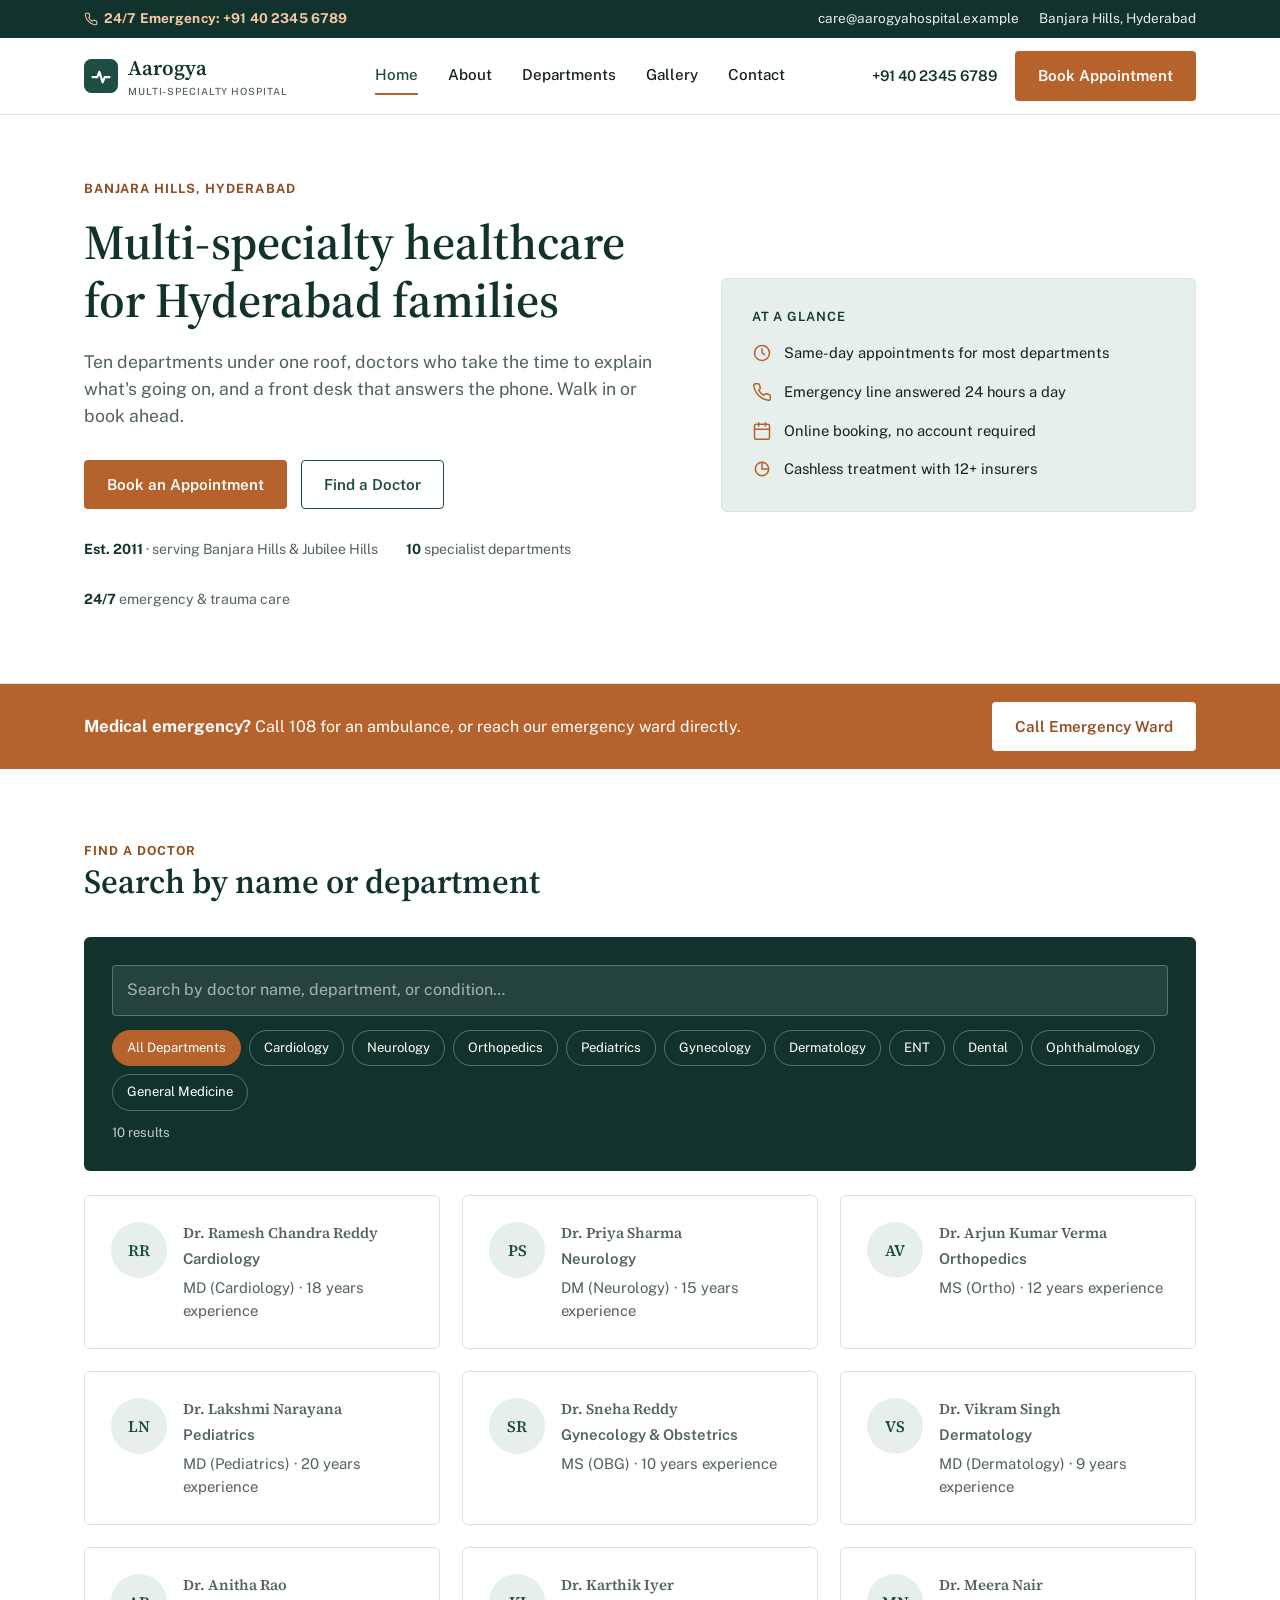
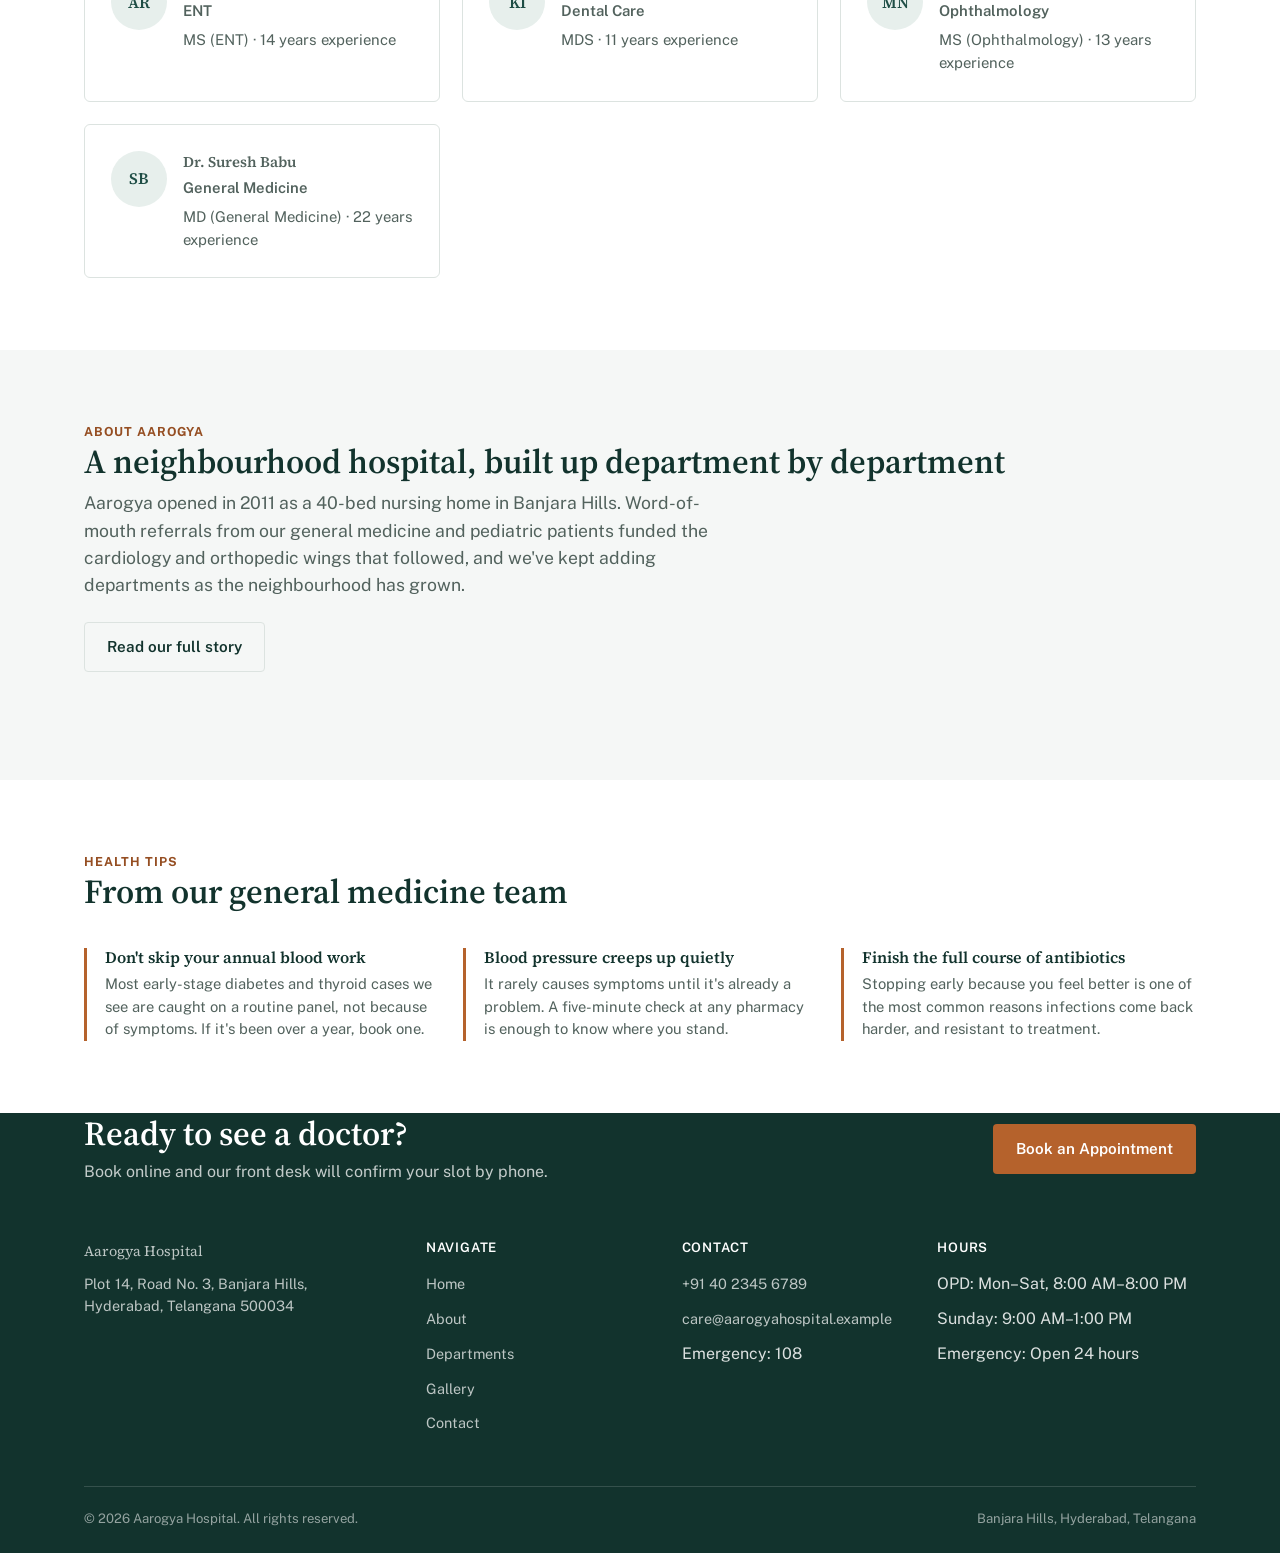
==== index.html @ 56fe02c6 "v-2.3.0" ====
<!DOCTYPE html>
<html lang="en">
<head>
<meta charset="UTF-8">
<meta name="viewport" content="width=device-width, initial-scale=1.0">
<title>Aarogya Hospital | Multi-Specialty Care in Hyderabad</title>
<meta name="description" content="Aarogya Hospital, Banjara Hills, Hyderabad — 24/7 emergency care and 10 specialist departments. Search doctors by department and book an appointment online.">
<meta name="keywords" content="hospital in Hyderabad, multi-specialty hospital Banjara Hills, emergency care Hyderabad, doctor appointment Hyderabad, Aarogya Hospital">
<link rel="canonical" href="https://aarogyahospital.example/index.html">
<meta property="og:type" content="website">
<meta property="og:title" content="Aarogya Hospital | Multi-Specialty Care in Hyderabad">
<meta property="og:description" content="24/7 emergency care and 10 specialist departments in Banjara Hills, Hyderabad. Find a doctor and book an appointment online.">
<meta property="og:url" content="https://aarogyahospital.example/index.html">
<meta name="twitter:card" content="summary">
<link rel="icon" type="image/svg+xml" href="assets/favicon.svg">
<link rel="preconnect" href="https://fonts.googleapis.com">
<link rel="preconnect" href="https://fonts.gstatic.com" crossorigin>
<link href="https://fonts.googleapis.com/css2?family=Source+Serif+4:wght@500;600;700&family=Public+Sans:wght@400;500;600;700&display=swap" rel="stylesheet">
<link rel="stylesheet" href="css/style.css">
<script type="application/ld+json">
{
  "@context": "https://schema.org",
  "@type": "Hospital",
  "name": "Aarogya Hospital",
  "url": "https://aarogyahospital.example/",
  "telephone": "+91-40-2345-6789",
  "address": {
    "@type": "PostalAddress",
    "streetAddress": "Plot 14, Road No. 3, Banjara Hills",
    "addressLocality": "Hyderabad",
    "addressRegion": "Telangana",
    "postalCode": "500034",
    "addressCountry": "IN"
  },
  "medicalSpecialty": ["Cardiovascular", "Neurologic", "Orthopedic", "Pediatric", "Gynecologic", "Dermatologic", "Otolaryngologic", "Dental", "Ophthalmologic"]
}
</script>
</head>
<body>

<div class="topbar">
  <div class="container">
    <a class="emergency" href="tel:+914023456789">
      <svg viewBox="0 0 24 24" fill="none" stroke="currentColor" stroke-width="1.8" stroke-linecap="round" stroke-linejoin="round"><path d="M22 16.92v3a2 2 0 0 1-2.18 2 19.79 19.79 0 0 1-8.63-3.07 19.5 19.5 0 0 1-6-6 19.79 19.79 0 0 1-3.07-8.67A2 2 0 0 1 4.11 2h3a2 2 0 0 1 2 1.72c.127.96.361 1.903.7 2.81a2 2 0 0 1-.45 2.11L8.09 9.91a16 16 0 0 0 6 6l1.27-1.27a2 2 0 0 1 2.11-.45c.907.339 1.85.573 2.81.7A2 2 0 0 1 22 16.92z"/></svg>
      24/7 Emergency: +91 40 2345 6789
    </a>
    <div class="topbar-links">
      <a href="mailto:care@aarogyahospital.example">care@aarogyahospital.example</a>
      <span>Banjara Hills, Hyderabad</span>
    </div>
  </div>
</div>

<header class="site-header">
  <div class="container nav-row">
    <a href="index.html" class="brand">
      <svg class="mark" viewBox="0 0 32 32" fill="none"><rect width="32" height="32" rx="7" fill="#1E4D45"/><path d="M8 17 L12.5 17 L14.5 12 L17.5 22 L19.5 17 L24 17" stroke="#fff" stroke-width="2" stroke-linecap="round" stroke-linejoin="round"/></svg>
      <span>Aarogya<small>Multi-Specialty Hospital</small></span>
    </a>

    <nav class="primary-nav" id="primary-nav">
      <a href="index.html" aria-current="page">Home</a>
      <a href="about.html">About</a>
      <a href="services.html">Departments</a>
      <a href="gallery.html">Gallery</a>
      <a href="contact.html">Contact</a>
    </nav>

    <div class="nav-actions">
      <span class="nav-phone">+91 40 2345 6789</span>
      <a href="contact.html" class="btn btn-primary book-btn-header">Book Appointment</a>
      <button class="nav-toggle" aria-label="Open menu" aria-expanded="false" aria-controls="primary-nav">
        <svg viewBox="0 0 24 24" fill="none" stroke="currentColor" stroke-width="1.8" stroke-linecap="round"><line x1="3" y1="6" x2="21" y2="6"/><line x1="3" y1="12" x2="21" y2="12"/><line x1="3" y1="18" x2="21" y2="18"/></svg>
      </button>
    </div>
  </div>
</header>

<main>

  <section class="hero">
    <div class="container">
      <div>
        <p class="hero-eyebrow">Banjara Hills, Hyderabad</p>
        <h1>Multi-specialty healthcare for Hyderabad families</h1>
        <p class="lede">Ten departments under one roof, doctors who take the time to explain what's going on, and a front desk that answers the phone. Walk in or book ahead.</p>
        <div class="hero-actions">
          <a href="contact.html" class="btn btn-primary">Book an Appointment</a>
          <a href="#finder" class="btn btn-outline">Find a Doctor</a>
        </div>
        <div class="hero-meta">
          <span><strong>Est. 2011</strong> · serving Banjara Hills &amp; Jubilee Hills</span>
          <span><strong>10</strong> specialist departments</span>
          <span><strong>24/7</strong> emergency &amp; trauma care</span>
        </div>
      </div>
      <div class="hero-art">
        <div class="glance">
          <h2>At a glance</h2>
          <ul>
            <li><svg viewBox="0 0 24 24" fill="none" stroke="currentColor" stroke-width="1.8" stroke-linecap="round" stroke-linejoin="round"><circle cx="12" cy="12" r="9"/><path d="M12 7v5l3 2"/></svg>Same-day appointments for most departments</li>
            <li><svg viewBox="0 0 24 24" fill="none" stroke="currentColor" stroke-width="1.8" stroke-linecap="round" stroke-linejoin="round"><path d="M22 16.92v3a2 2 0 0 1-2.18 2 19.79 19.79 0 0 1-8.63-3.07 19.5 19.5 0 0 1-6-6 19.79 19.79 0 0 1-3.07-8.67A2 2 0 0 1 4.11 2h3a2 2 0 0 1 2 1.72 12.84 12.84 0 0 0 .7 2.81 2 2 0 0 1-.45 2.11L8.09 9.91a16 16 0 0 0 6 6l1.27-1.27a2 2 0 0 1 2.11-.45 12.84 12.84 0 0 0 2.81.7A2 2 0 0 1 22 16.92z"/></svg>Emergency line answered 24 hours a day</li>
            <li><svg viewBox="0 0 24 24" fill="none" stroke="currentColor" stroke-width="1.8" stroke-linecap="round" stroke-linejoin="round"><rect x="3" y="4" width="18" height="18" rx="2"/><path d="M16 2v4M8 2v4M3 10h18"/></svg>Online booking, no account required</li>
            <li><svg viewBox="0 0 24 24" fill="none" stroke="currentColor" stroke-width="1.8" stroke-linecap="round" stroke-linejoin="round"><path d="M20 12a8 8 0 1 1-8-8"/><path d="M12 4a8 8 0 0 1 8 8h-8V4z"/></svg>Cashless treatment with 12+ insurers</li>
          </ul>
        </div>
      </div>
    </div>
  </section>

  <div class="emergency-strip">
    <div class="container">
      <span><strong>Medical emergency?</strong> Call 108 for an ambulance, or reach our emergency ward directly.</span>
      <a href="tel:+919014200000" class="btn">Call Emergency Ward</a>
    </div>
  </div>

  <section id="finder">
    <div class="container">
      <div class="section-head">
        <div>
          <p class="eyebrow">Find a Doctor</p>
          <h2>Search by name or department</h2>
        </div>
      </div>

      <div class="finder" data-finder>
        <div class="finder-row">
          <label for="doctor-search" class="visually-hidden">Search doctors</label>
          <input type="search" id="doctor-search" placeholder="Search by doctor name, department, or condition&hellip;">
        </div>
        <div class="finder-chips" role="group" aria-label="Filter by department">
          <button class="chip" data-dept-filter="all" aria-pressed="true">All Departments</button>
          <button class="chip" data-dept-filter="cardiology" aria-pressed="false">Cardiology</button>
          <button class="chip" data-dept-filter="neurology" aria-pressed="false">Neurology</button>
          <button class="chip" data-dept-filter="orthopedics" aria-pressed="false">Orthopedics</button>
          <button class="chip" data-dept-filter="pediatrics" aria-pressed="false">Pediatrics</button>
          <button class="chip" data-dept-filter="gynecology" aria-pressed="false">Gynecology</button>
          <button class="chip" data-dept-filter="dermatology" aria-pressed="false">Dermatology</button>
          <button class="chip" data-dept-filter="ent" aria-pressed="false">ENT</button>
          <button class="chip" data-dept-filter="dental" aria-pressed="false">Dental</button>
          <button class="chip" data-dept-filter="ophthalmology" aria-pressed="false">Ophthalmology</button>
          <button class="chip" data-dept-filter="general-medicine" aria-pressed="false">General Medicine</button>
        </div>
        <p class="finder-count" data-finder-count></p>
      </div>

      <div class="grid grid-3" style="margin-top:24px;">
        <article class="card doctor-card" data-dept="cardiology" data-search="ramesh chandra reddy cardiology heart cardiologist chest pain">
          <div class="doctor-avatar">RR</div>
          <div>
            <p class="doctor-name">Dr. Ramesh Chandra Reddy</p>
            <p class="doctor-role">Cardiology</p>
            <p class="doctor-meta">MD (Cardiology) · 18 years experience</p>
          </div>
        </article>
        <article class="card doctor-card" data-dept="neurology" data-search="priya sharma neurology brain nerves migraine stroke">
          <div class="doctor-avatar">PS</div>
          <div>
            <p class="doctor-name">Dr. Priya Sharma</p>
            <p class="doctor-role">Neurology</p>
            <p class="doctor-meta">DM (Neurology) · 15 years experience</p>
          </div>
        </article>
        <article class="card doctor-card" data-dept="orthopedics" data-search="arjun kumar verma orthopedics bone joint fracture spine">
          <div class="doctor-avatar">AV</div>
          <div>
            <p class="doctor-name">Dr. Arjun Kumar Verma</p>
            <p class="doctor-role">Orthopedics</p>
            <p class="doctor-meta">MS (Ortho) · 12 years experience</p>
          </div>
        </article>
        <article class="card doctor-card" data-dept="pediatrics" data-search="lakshmi narayana pediatrics children infant vaccination">
          <div class="doctor-avatar">LN</div>
          <div>
            <p class="doctor-name">Dr. Lakshmi Narayana</p>
            <p class="doctor-role">Pediatrics</p>
            <p class="doctor-meta">MD (Pediatrics) · 20 years experience</p>
          </div>
        </article>
        <article class="card doctor-card" data-dept="gynecology" data-search="sneha reddy gynecology obstetrics pregnancy women">
          <div class="doctor-avatar">SR</div>
          <div>
            <p class="doctor-name">Dr. Sneha Reddy</p>
            <p class="doctor-role">Gynecology &amp; Obstetrics</p>
            <p class="doctor-meta">MS (OBG) · 10 years experience</p>
          </div>
        </article>
        <article class="card doctor-card" data-dept="dermatology" data-search="vikram singh dermatology skin acne hair">
          <div class="doctor-avatar">VS</div>
          <div>
            <p class="doctor-name">Dr. Vikram Singh</p>
            <p class="doctor-role">Dermatology</p>
            <p class="doctor-meta">MD (Dermatology) · 9 years experience</p>
          </div>
        </article>
        <article class="card doctor-card" data-dept="ent" data-search="anitha rao ent ear nose throat sinus">
          <div class="doctor-avatar">AR</div>
          <div>
            <p class="doctor-name">Dr. Anitha Rao</p>
            <p class="doctor-role">ENT</p>
            <p class="doctor-meta">MS (ENT) · 14 years experience</p>
          </div>
        </article>
        <article class="card doctor-card" data-dept="dental" data-search="karthik iyer dental teeth root canal braces">
          <div class="doctor-avatar">KI</div>
          <div>
            <p class="doctor-name">Dr. Karthik Iyer</p>
            <p class="doctor-role">Dental Care</p>
            <p class="doctor-meta">MDS · 11 years experience</p>
          </div>
        </article>
        <article class="card doctor-card" data-dept="ophthalmology" data-search="meera nair ophthalmology eye cataract vision">
          <div class="doctor-avatar">MN</div>
          <div>
            <p class="doctor-name">Dr. Meera Nair</p>
            <p class="doctor-role">Ophthalmology</p>
            <p class="doctor-meta">MS (Ophthalmology) · 13 years experience</p>
          </div>
        </article>
        <article class="card doctor-card" data-dept="general-medicine" data-search="suresh babu general medicine physician fever diabetes">
          <div class="doctor-avatar">SB</div>
          <div>
            <p class="doctor-name">Dr. Suresh Babu</p>
            <p class="doctor-role">General Medicine</p>
            <p class="doctor-meta">MD (General Medicine) · 22 years experience</p>
          </div>
        </article>
      </div>
    </div>
  </section>

  <section class="alt">
    <div class="container">
      <div class="section-head">
        <div>
          <p class="eyebrow">About Aarogya</p>
          <h2>A neighbourhood hospital, built up department by department</h2>
          <p class="lede">Aarogya opened in 2011 as a 40-bed nursing home in Banjara Hills. Word-of-mouth referrals from our general medicine and pediatric patients funded the cardiology and orthopedic wings that followed, and we've kept adding departments as the neighbourhood has grown.</p>
        </div>
        <a href="about.html" class="btn btn-quiet">Read our full story</a>
      </div>
    </div>
  </section>

  <section>
    <div class="container">
      <div class="section-head">
        <div>
          <p class="eyebrow">Health Tips</p>
          <h2>From our general medicine team</h2>
        </div>
      </div>
      <div class="tip-list">
        <div class="tip">
          <h3>Don't skip your annual blood work</h3>
          <p>Most early-stage diabetes and thyroid cases we see are caught on a routine panel, not because of symptoms. If it's been over a year, book one.</p>
        </div>
        <div class="tip">
          <h3>Blood pressure creeps up quietly</h3>
          <p>It rarely causes symptoms until it's already a problem. A five-minute check at any pharmacy is enough to know where you stand.</p>
        </div>
        <div class="tip">
          <h3>Finish the full course of antibiotics</h3>
          <p>Stopping early because you feel better is one of the most common reasons infections come back harder, and resistant to treatment.</p>
        </div>
      </div>
    </div>
  </section>

  <div class="cta-band">
    <div class="container">
      <div>
        <h2>Ready to see a doctor?</h2>
        <p>Book online and our front desk will confirm your slot by phone.</p>
      </div>
      <a href="contact.html" class="btn btn-primary">Book an Appointment</a>
    </div>
  </div>

</main>

<footer class="site-footer">
  <div class="container">
    <div class="footer-grid">
      <div>
        <p class="footer-brand">Aarogya Hospital</p>
        <p>Plot 14, Road No. 3, Banjara Hills, Hyderabad, Telangana 500034</p>
      </div>
      <div>
        <h4>Navigate</h4>
        <ul>
          <li><a href="index.html">Home</a></li>
          <li><a href="about.html">About</a></li>
          <li><a href="services.html">Departments</a></li>
          <li><a href="gallery.html">Gallery</a></li>
          <li><a href="contact.html">Contact</a></li>
        </ul>
      </div>
      <div>
        <h4>Contact</h4>
        <ul>
          <li><a href="tel:+914023456789">+91 40 2345 6789</a></li>
          <li><a href="mailto:care@aarogyahospital.example">care@aarogyahospital.example</a></li>
          <li>Emergency: 108</li>
        </ul>
      </div>
      <div>
        <h4>Hours</h4>
        <ul>
          <li>OPD: Mon&ndash;Sat, 8:00 AM&ndash;8:00 PM</li>
          <li>Sunday: 9:00 AM&ndash;1:00 PM</li>
          <li>Emergency: Open 24 hours</li>
        </ul>
      </div>
    </div>
    <div class="footer-bottom">
      <span>&copy; 2026 Aarogya Hospital. All rights reserved.</span>
      <span>Banjara Hills, Hyderabad, Telangana</span>
    </div>
  </div>
</footer>

<!-- Tawk.to live chat — replace YOUR_PROPERTY_ID/YOUR_WIDGET_ID with your own (tawk.to account, free) -->
<script type="text/javascript">
var Tawk_API = Tawk_API || {}, Tawk_LoadStart = new Date();
(function () {
  var s1 = document.createElement("script"), s0 = document.getElementsByTagName("script")[0];
  s1.async = true;
  s1.src = 'https://embed.tawk.to/YOUR_PROPERTY_ID/YOUR_WIDGET_ID';
  s1.charset = 'UTF-8';
  s1.setAttribute('crossorigin', '*');
  s0.parentNode.insertBefore(s1, s0);
})();
</script>

<script src="js/script.js"></script>
</body>
</html>
---- css/style.css ----
/* =========================================================
   Aarogya Hospital — stylesheet
   ========================================================= */

/* ---------- Reset ---------- */
*, *::before, *::after { box-sizing: border-box; margin: 0; padding: 0; }
html { scroll-behavior: smooth; }
@media (prefers-reduced-motion: reduce) {
  html { scroll-behavior: auto; }
  *, *::before, *::after { animation-duration: 0.01ms !important; animation-iteration-count: 1 !important; transition-duration: 0.01ms !important; }
}
img { max-width: 100%; display: block; }
a { color: inherit; text-decoration: none; }
button, input, select, textarea { font: inherit; color: inherit; }
ul { list-style: none; }

/* ---------- Tokens ---------- */
:root {
  --ink: #16211E;
  --primary: #1E4D45;
  --primary-deep: #12332D;
  --primary-tint: #E7EFEC;
  --accent: #B5622C;
  --accent-deep: #954E22;
  --surface: #FFFFFF;
  --surface-alt: #F5F7F6;
  --border: #DCE3E0;
  --text-muted: #52625D;
  --success: #2E7D4F;
  --error: #B3261E;

  --font-head: "Source Serif 4", Georgia, serif;
  --font-body: "Public Sans", Arial, sans-serif;

  --radius: 6px;
  --radius-sm: 4px;
  --container: 1160px;
  --shadow: 0 1px 2px rgba(18, 33, 30, 0.06), 0 4px 16px rgba(18, 33, 30, 0.06);
}

body {
  font-family: var(--font-body);
  color: var(--ink);
  background: var(--surface);
  line-height: 1.55;
  font-size: 16px;
}

h1, h2, h3, h4 {
  font-family: var(--font-head);
  font-weight: 600;
  line-height: 1.2;
  color: var(--primary-deep);
}
h1 { font-size: clamp(2rem, 1.5rem + 2vw, 3.05rem); font-weight: 600; }
h2 { font-size: clamp(1.5rem, 1.3rem + 1vw, 2.1rem); }
h3 { font-size: 1.25rem; }
p { color: var(--ink); }
.lede { font-size: 1.1rem; color: var(--text-muted); max-width: 60ch; }

.container { max-width: var(--container); margin: 0 auto; padding: 0 24px; }
.visually-hidden { position: absolute; width: 1px; height: 1px; overflow: hidden; clip: rect(0 0 0 0); white-space: nowrap; }

a:focus-visible, button:focus-visible, input:focus-visible, textarea:focus-visible, select:focus-visible {
  outline: 2px solid var(--accent);
  outline-offset: 2px;
}

/* ---------- Buttons ---------- */
.btn {
  display: inline-flex;
  align-items: center;
  gap: 8px;
  padding: 12px 22px;
  border-radius: var(--radius-sm);
  font-weight: 600;
  font-size: 0.95rem;
  border: 1px solid transparent;
  cursor: pointer;
  transition: background-color 0.15s ease, border-color 0.15s ease, color 0.15s ease;
  white-space: nowrap;
}
.btn-primary { background: var(--accent); color: #fff; }
.btn-primary:hover { background: var(--accent-deep); }
.btn-outline { background: transparent; border-color: var(--surface); color: var(--surface); }
.btn-outline:hover { background: rgba(255,255,255,0.12); }
.btn-quiet { background: transparent; border-color: var(--border); color: var(--primary-deep); }
.btn-quiet:hover { border-color: var(--primary); background: var(--primary-tint); }
.btn-block { width: 100%; justify-content: center; }

/* ---------- Top utility bar ---------- */
.topbar {
  background: var(--primary-deep);
  color: #E9EFEC;
  font-size: 0.85rem;
}
.topbar .container { display: flex; align-items: center; justify-content: space-between; height: 38px; gap: 16px; }
.topbar a { display: inline-flex; align-items: center; gap: 6px; }
.topbar .emergency { color: #F3C8A6; font-weight: 700; letter-spacing: 0.01em; }
.topbar .topbar-links { display: flex; gap: 20px; }
.topbar svg { width: 14px; height: 14px; flex: none; }

/* ---------- Header ---------- */
header.site-header {
  position: sticky; top: 0; z-index: 40;
  background: var(--surface);
  border-bottom: 1px solid var(--border);
}
.nav-row { display: flex; align-items: center; justify-content: space-between; height: 76px; gap: 24px; }
.brand { display: flex; align-items: center; gap: 10px; font-family: var(--font-head); font-weight: 600; font-size: 1.3rem; color: var(--primary-deep); }
.brand .mark { width: 34px; height: 34px; flex: none; }
.brand small { display: block; font-family: var(--font-body); font-weight: 500; font-size: 0.62rem; letter-spacing: 0.09em; text-transform: uppercase; color: var(--text-muted); }

.primary-nav { display: flex; align-items: center; gap: 30px; }
.primary-nav a { font-weight: 500; font-size: 0.95rem; color: var(--ink); padding: 6px 0; border-bottom: 2px solid transparent; }
.primary-nav a:hover, .primary-nav a[aria-current="page"] { color: var(--primary); border-bottom-color: var(--accent); }
.nav-actions { display: flex; align-items: center; gap: 18px; }
.nav-phone { font-weight: 600; font-size: 0.92rem; color: var(--primary-deep); }

.nav-toggle { display: none; background: none; border: none; cursor: pointer; padding: 8px; }
.nav-toggle svg { width: 24px; height: 24px; }

@media (max-width: 900px) {
  .primary-nav { position: fixed; top: 76px; left: 0; right: 0; bottom: 0; background: var(--surface); flex-direction: column; align-items: flex-start; gap: 0; padding: 12px 24px 24px; overflow-y: auto; transform: translateX(100%); transition: transform 0.25s ease; }
  .primary-nav.open { transform: translateX(0); }
  .primary-nav a { width: 100%; padding: 14px 0; border-bottom: 1px solid var(--border); }
  .nav-phone { display: none; }
  .nav-toggle { display: block; }
  .book-btn-header { display: none; }
}

/* ---------- Hero ---------- */
.hero { padding: 64px 0 72px; border-bottom: 1px solid var(--border); }
.hero .container { display: grid; grid-template-columns: 1.1fr 0.9fr; gap: 56px; align-items: center; }
.hero-eyebrow { color: var(--accent-deep); font-weight: 700; font-size: 0.8rem; letter-spacing: 0.08em; text-transform: uppercase; margin-bottom: 14px; }
.hero h1 { margin-bottom: 18px; }
.hero .lede { margin-bottom: 30px; }
.hero-actions { display: flex; gap: 14px; flex-wrap: wrap; margin-bottom: 30px; }
.hero-actions .btn-outline { border-color: var(--primary); color: var(--primary); }
.hero-actions .btn-outline:hover { background: var(--primary-tint); }
.hero-meta { display: flex; gap: 28px; flex-wrap: wrap; font-size: 0.88rem; color: var(--text-muted); }
.hero-meta strong { color: var(--primary-deep); }
.hero-art { border-radius: var(--radius); overflow: hidden; border: 1px solid var(--border); background: var(--primary-tint); }

@media (max-width: 900px) {
  .hero .container { grid-template-columns: 1fr; }
  .hero-art { order: -1; }
}

.glance { padding: 30px; }
.glance h2 { font-size: 0.8rem; font-family: var(--font-body); text-transform: uppercase; letter-spacing: 0.07em; color: var(--primary-deep); margin-bottom: 18px; }
.glance ul { display: flex; flex-direction: column; gap: 16px; }
.glance li { display: flex; gap: 12px; align-items: flex-start; font-size: 0.92rem; color: var(--ink); }
.glance li svg { width: 20px; height: 20px; flex: none; color: var(--accent); margin-top: 1px; }

/* ---------- Section scaffolding ---------- */
section { padding: 72px 0; }
section.alt { background: var(--surface-alt); }
.section-head { display: flex; justify-content: space-between; align-items: flex-end; gap: 24px; margin-bottom: 36px; flex-wrap: wrap; }
.section-head .lede { margin-top: 8px; }
.eyebrow { color: var(--accent-deep); font-weight: 700; font-size: 0.78rem; letter-spacing: 0.08em; text-transform: uppercase; }

/* ---------- Finder (search/filter widget) ---------- */
.finder { background: var(--primary-deep); border-radius: var(--radius); padding: 28px; color: #fff; }
.finder-row { display: flex; gap: 12px; flex-wrap: wrap; }
.finder-row input[type="search"] {
  flex: 1 1 240px; min-width: 0; padding: 12px 14px; border-radius: var(--radius-sm);
  border: 1px solid rgba(255,255,255,0.25); background: rgba(255,255,255,0.08); color: #fff;
}
.finder-row input[type="search"]::placeholder { color: rgba(255,255,255,0.6); }
.finder-chips { display: flex; gap: 8px; flex-wrap: wrap; margin-top: 14px; }
.chip {
  padding: 7px 14px; border-radius: 999px; border: 1px solid rgba(255,255,255,0.3);
  background: transparent; color: #fff; font-size: 0.82rem; cursor: pointer;
}
.chip[aria-pressed="true"] { background: var(--accent); border-color: var(--accent); }
.finder-count { margin-top: 12px; font-size: 0.82rem; color: rgba(255,255,255,0.75); }

/* ---------- Grids & cards ---------- */
.grid { display: grid; gap: 22px; }
.grid-3 { grid-template-columns: repeat(3, 1fr); }
.grid-4 { grid-template-columns: repeat(4, 1fr); }
@media (max-width: 900px) { .grid-3, .grid-4 { grid-template-columns: repeat(2, 1fr); } }
@media (max-width: 560px) { .grid-3, .grid-4 { grid-template-columns: 1fr; } }

.card {
  border: 1px solid var(--border); border-radius: var(--radius); background: var(--surface);
  padding: 26px; transition: border-color 0.15s ease, box-shadow 0.15s ease;
}
.card:hover { border-color: var(--primary); box-shadow: var(--shadow); }
.card .icon { width: 40px; height: 40px; color: var(--primary); margin-bottom: 14px; }
.card h3 { margin-bottom: 8px; font-size: 1.08rem; }
.card p { color: var(--text-muted); font-size: 0.93rem; }
.card a.card-link { display: inline-block; margin-top: 12px; font-weight: 600; font-size: 0.88rem; color: var(--primary); }
.card a.card-link:hover { text-decoration: underline; }

.dept-card[hidden], .doctor-card[hidden] { display: none; }

/* Doctor card specifics */
.doctor-card { display: flex; gap: 16px; align-items: flex-start; }
.doctor-avatar { width: 56px; height: 56px; flex: none; border-radius: 50%; background: var(--primary-tint); display: flex; align-items: center; justify-content: center; color: var(--primary); font-family: var(--font-head); font-weight: 600; }
.doctor-name { font-family: var(--font-head); font-weight: 600; font-size: 1.02rem; color: var(--primary-deep); }
.doctor-role { font-size: 0.85rem; color: var(--accent-deep); font-weight: 600; margin: 2px 0 6px; }
.doctor-meta { font-size: 0.85rem; color: var(--text-muted); }

/* ---------- Emergency strip ---------- */
.emergency-strip { background: var(--accent); color: #fff; }
.emergency-strip .container { display: flex; align-items: center; justify-content: space-between; padding: 18px 24px; gap: 16px; flex-wrap: wrap; }
.emergency-strip strong { font-size: 1.05rem; }
.emergency-strip a.btn { background: #fff; color: var(--accent-deep); }
.emergency-strip a.btn:hover { background: #F4E3D6; }

/* ---------- Health tips ---------- */
.tip-list { display: grid; grid-template-columns: repeat(3, 1fr); gap: 24px; }
@media (max-width: 800px) { .tip-list { grid-template-columns: 1fr; } }
.tip { padding-left: 18px; border-left: 3px solid var(--accent); }
.tip h3 { font-size: 1rem; margin-bottom: 6px; }
.tip p { font-size: 0.92rem; color: var(--text-muted); }

/* ---------- FAQ ---------- */
.faq-item { border-bottom: 1px solid var(--border); }
.faq-q { width: 100%; text-align: left; background: none; border: none; padding: 18px 0; display: flex; justify-content: space-between; align-items: center; gap: 16px; cursor: pointer; font-weight: 600; font-family: var(--font-head); font-size: 1.02rem; color: var(--primary-deep); }
.faq-q svg { width: 18px; height: 18px; flex: none; transition: transform 0.2s ease; color: var(--accent); }
.faq-item[data-open="true"] .faq-q svg { transform: rotate(45deg); }
.faq-a { max-height: 0; overflow: hidden; transition: max-height 0.25s ease; }
.faq-a p { padding-bottom: 18px; color: var(--text-muted); max-width: 68ch; }

/* ---------- Forms ---------- */
.form-grid { display: grid; grid-template-columns: 1fr 1fr; gap: 18px; }
@media (max-width: 700px) { .form-grid { grid-template-columns: 1fr; } }
.field { display: flex; flex-direction: column; gap: 6px; }
.field.full { grid-column: 1 / -1; }
.field label { font-size: 0.85rem; font-weight: 600; color: var(--primary-deep); }
.field label .req { color: var(--accent-deep); }
.field input, .field select, .field textarea {
  padding: 11px 13px; border: 1px solid var(--border); border-radius: var(--radius-sm); background: var(--surface); font-size: 0.95rem;
}
.field input:invalid[data-touched="true"], .field.error input, .field.error select, .field.error textarea { border-color: var(--error); }
.field .err-msg { font-size: 0.8rem; color: var(--error); display: none; }
.field.error .err-msg { display: block; }
.form-note { font-size: 0.85rem; color: var(--text-muted); margin-top: 10px; }
.form-success { display: none; background: #EAF4EC; border: 1px solid var(--success); color: #1F5A38; padding: 16px 18px; border-radius: var(--radius-sm); margin-bottom: 20px; font-size: 0.92rem; }
.form-success[data-show="true"] { display: block; }

/* ---------- Info blocks (contact/about) ---------- */
.info-grid { display: grid; grid-template-columns: repeat(4, 1fr); gap: 20px; }
@media (max-width: 900px) { .info-grid { grid-template-columns: repeat(2, 1fr); } }
@media (max-width: 560px) { .info-grid { grid-template-columns: 1fr; } }
.info-block h3 { font-size: 0.95rem; margin-bottom: 6px; }
.info-block p, .info-block a { font-size: 0.92rem; color: var(--text-muted); }
.info-block .icon { width: 24px; height: 24px; color: var(--accent); margin-bottom: 10px; }

.map-frame { border: 1px solid var(--border); border-radius: var(--radius); overflow: hidden; }
.map-frame iframe { width: 100%; height: 320px; border: 0; display: block; }

/* ---------- Gallery ---------- */
.gallery-filter { display: flex; gap: 8px; margin-bottom: 28px; flex-wrap: wrap; }
.gallery-filter button { padding: 8px 16px; border-radius: 999px; border: 1px solid var(--border); background: var(--surface); font-size: 0.85rem; cursor: pointer; }
.gallery-filter button[aria-pressed="true"] { background: var(--primary); border-color: var(--primary); color: #fff; }
.gallery-grid { display: grid; grid-template-columns: repeat(3, 1fr); gap: 20px; }
@media (max-width: 900px) { .gallery-grid { grid-template-columns: repeat(2, 1fr); } }
@media (max-width: 560px) { .gallery-grid { grid-template-columns: 1fr; } }
.gallery-item[hidden] { display: none; }
.gallery-figure { border: 1px solid var(--border); border-radius: var(--radius); overflow: hidden; background: var(--surface); }
.gallery-visual { aspect-ratio: 4 / 3; background: var(--primary-tint); display: flex; align-items: center; justify-content: center; color: var(--primary); }
.gallery-visual svg { width: 46%; height: 46%; }
.gallery-figure figcaption { padding: 14px 16px; }
.gallery-figure figcaption .cap-title { font-weight: 600; font-size: 0.92rem; color: var(--primary-deep); }
.gallery-figure figcaption .cap-desc { font-size: 0.83rem; color: var(--text-muted); margin-top: 3px; }

/* ---------- Packages table ---------- */
.package-list { border: 1px solid var(--border); border-radius: var(--radius); overflow: hidden; }
.package-row { display: grid; grid-template-columns: 1.4fr 1fr 2fr; gap: 20px; padding: 18px 22px; align-items: center; }
.package-row + .package-row { border-top: 1px solid var(--border); }
.package-row.head { background: var(--surface-alt); font-weight: 600; font-size: 0.85rem; text-transform: uppercase; letter-spacing: 0.04em; color: var(--text-muted); }
.package-name { font-weight: 600; color: var(--primary-deep); }
.package-price { color: var(--accent-deep); font-weight: 600; }
.package-desc { font-size: 0.9rem; color: var(--text-muted); }
@media (max-width: 700px) {
  .package-row { grid-template-columns: 1fr; gap: 4px; }
  .package-row.head { display: none; }
  .package-row { padding: 16px 20px; border-top: 1px solid var(--border); }
}

/* ---------- CTA band ---------- */
.cta-band { background: var(--primary-deep); color: #fff; }
.cta-band .container { display: flex; align-items: center; justify-content: space-between; gap: 24px; flex-wrap: wrap; }
.cta-band h2 { color: #fff; margin-bottom: 6px; }
.cta-band p { color: rgba(255,255,255,0.75); }

/* ---------- Footer ---------- */
footer.site-footer { background: var(--primary-deep); color: rgba(255,255,255,0.85); padding: 56px 0 24px; }
.footer-grid { display: grid; grid-template-columns: 1.4fr 1fr 1fr 1.2fr; gap: 40px; margin-bottom: 40px; }
@media (max-width: 800px) { .footer-grid { grid-template-columns: 1fr 1fr; } }
@media (max-width: 500px) { .footer-grid { grid-template-columns: 1fr; } }
.footer-grid h4 { color: #fff; font-family: var(--font-body); font-size: 0.82rem; letter-spacing: 0.06em; text-transform: uppercase; margin-bottom: 16px; }
.footer-grid a, .footer-grid p { font-size: 0.9rem; color: rgba(255,255,255,0.72); }
.footer-grid li { margin-bottom: 10px; }
.footer-grid a:hover { color: #fff; }
.footer-brand { font-family: var(--font-head); font-size: 1.15rem; color: #fff; margin-bottom: 10px; }
.footer-bottom { border-top: 1px solid rgba(255,255,255,0.15); padding-top: 22px; display: flex; justify-content: space-between; flex-wrap: wrap; gap: 10px; font-size: 0.82rem; color: rgba(255,255,255,0.55); }

/* ---------- Page banner (inner pages) ---------- */
.page-banner { background: var(--surface-alt); border-bottom: 1px solid var(--border); padding: 44px 0; }
.page-banner .crumb { font-size: 0.82rem; color: var(--text-muted); margin-bottom: 10px; }
.page-banner .crumb a { color: var(--primary); }
.page-banner p { color: var(--text-muted); max-width: 65ch; margin-top: 10px; }
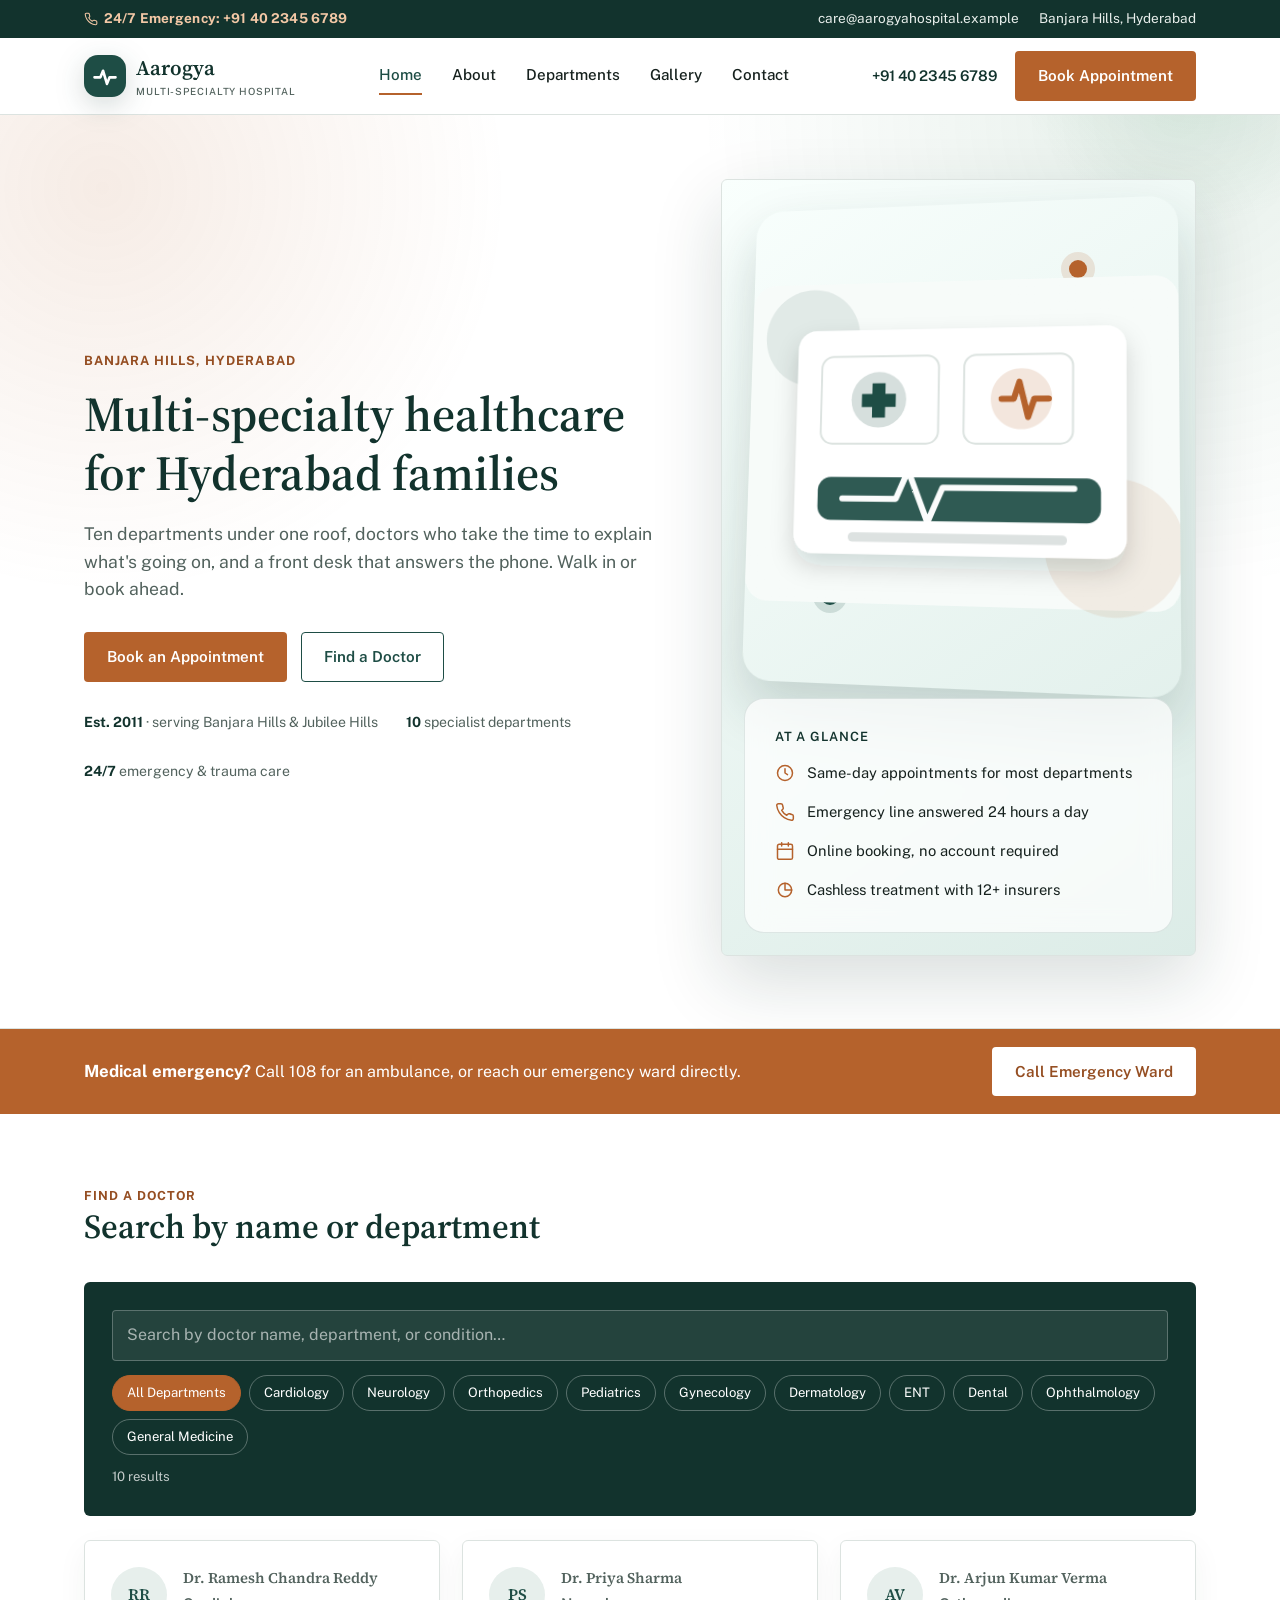
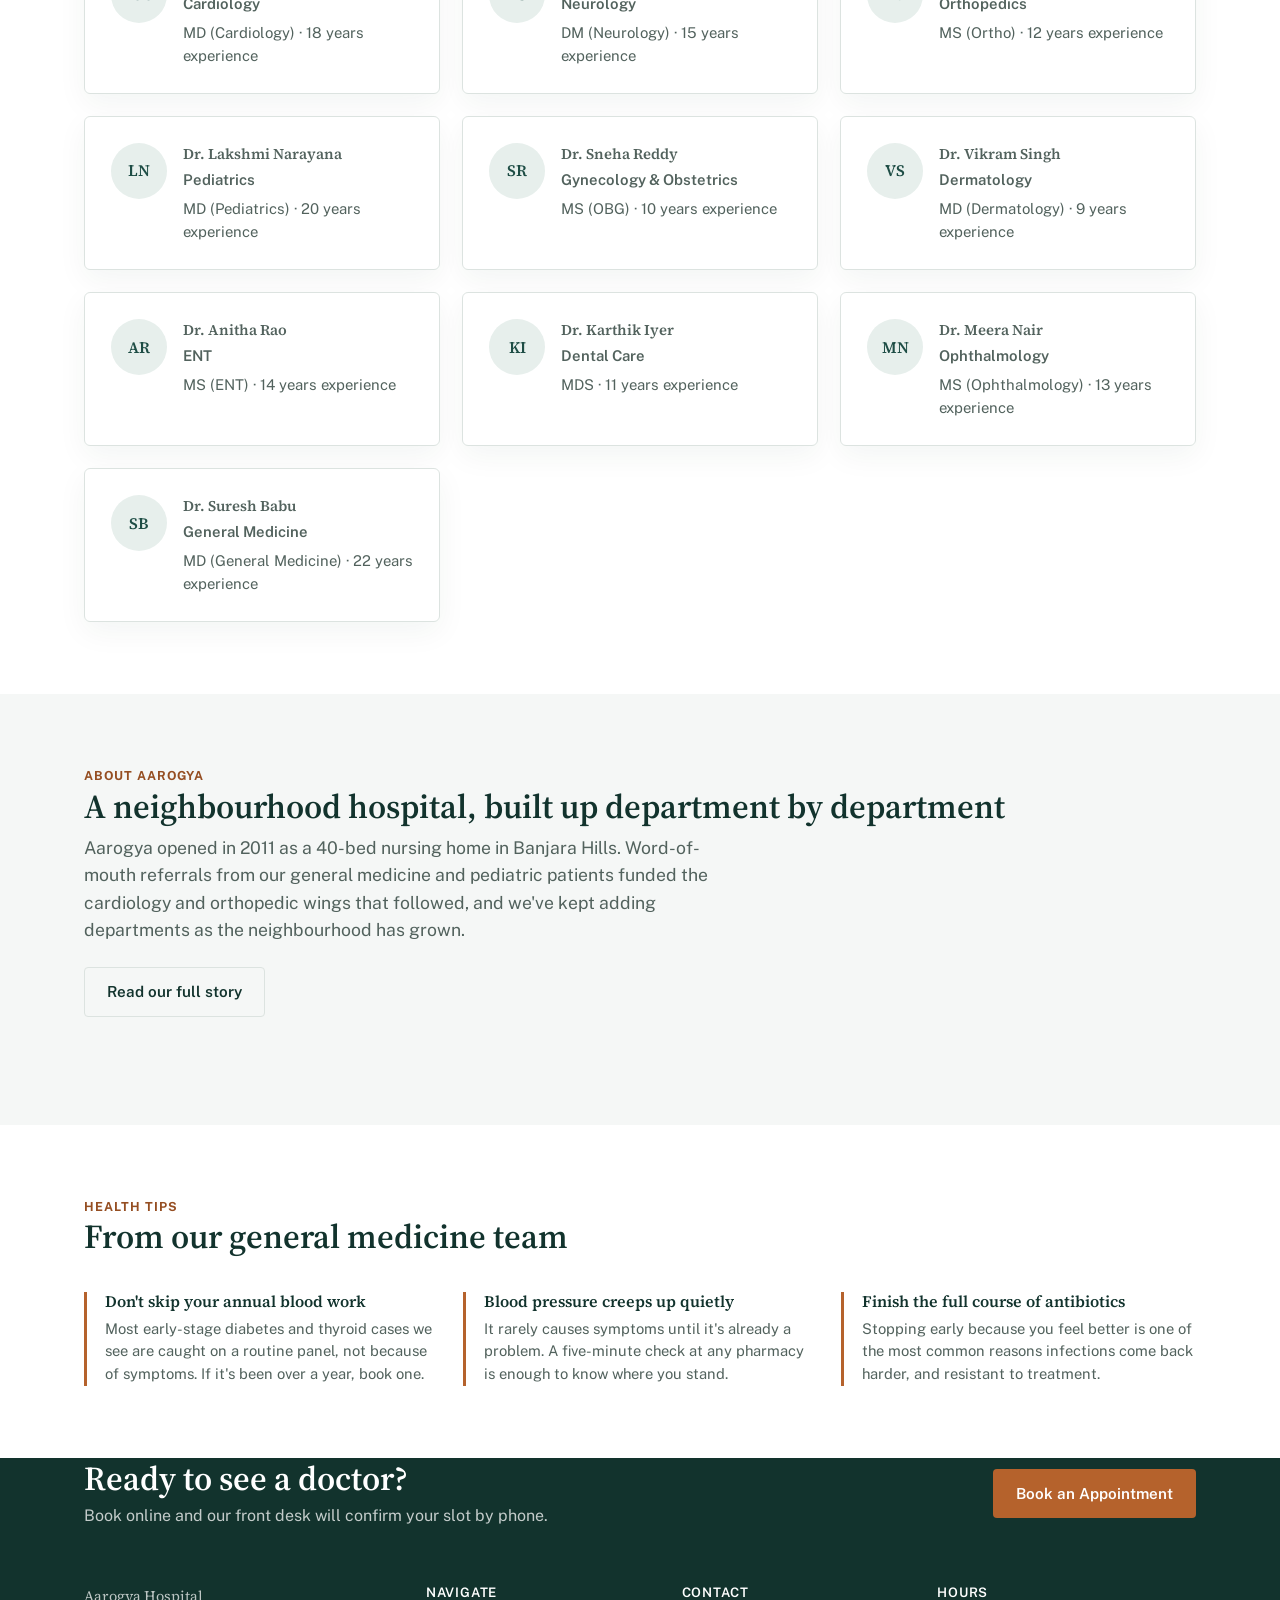
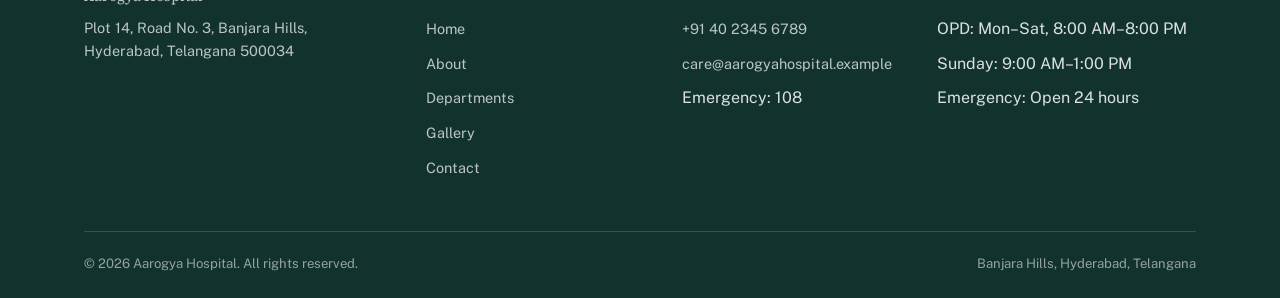
==== commit aa27b051: "v-2.1.3" ====
--- a/index.html
+++ b/index.html
@@ -6,13 +6,16 @@
 <title>Aarogya Hospital | Multi-Specialty Care in Hyderabad</title>
 <meta name="description" content="Aarogya Hospital, Banjara Hills, Hyderabad — 24/7 emergency care and 10 specialist departments. Search doctors by department and book an appointment online.">
 <meta name="keywords" content="hospital in Hyderabad, multi-specialty hospital Banjara Hills, emergency care Hyderabad, doctor appointment Hyderabad, Aarogya Hospital">
-<link rel="canonical" href="https://aarogyahospital.example/index.html">
+<link rel="canonical" href="https://your-netlify-site.netlify.app/index.html">
 <meta property="og:type" content="website">
 <meta property="og:title" content="Aarogya Hospital | Multi-Specialty Care in Hyderabad">
 <meta property="og:description" content="24/7 emergency care and 10 specialist departments in Banjara Hills, Hyderabad. Find a doctor and book an appointment online.">
-<meta property="og:url" content="https://aarogyahospital.example/index.html">
+<meta property="og:url" content="https://your-netlify-site.netlify.app/index.html">
+<meta property="og:image" content="https://your-netlify-site.netlify.app/assets/og-image.svg">
 <meta name="twitter:card" content="summary">
 <link rel="icon" type="image/svg+xml" href="assets/favicon.svg">
+<link rel="apple-touch-icon" href="assets/favicon.svg">
+<meta name="theme-color" content="#1E4D45">
 <link rel="preconnect" href="https://fonts.googleapis.com">
 <link rel="preconnect" href="https://fonts.gstatic.com" crossorigin>
 <link href="https://fonts.googleapis.com/css2?family=Source+Serif+4:wght@500;600;700&family=Public+Sans:wght@400;500;600;700&display=swap" rel="stylesheet">
@@ -22,7 +25,7 @@
   "@context": "https://schema.org",
   "@type": "Hospital",
   "name": "Aarogya Hospital",
-  "url": "https://aarogyahospital.example/",
+  "url": "https://your-netlify-site.netlify.app/",
   "telephone": "+91-40-2345-6789",
   "address": {
     "@type": "PostalAddress",
@@ -54,7 +57,7 @@
 <header class="site-header">
   <div class="container nav-row">
     <a href="index.html" class="brand">
-      <svg class="mark" viewBox="0 0 32 32" fill="none"><rect width="32" height="32" rx="7" fill="#1E4D45"/><path d="M8 17 L12.5 17 L14.5 12 L17.5 22 L19.5 17 L24 17" stroke="#fff" stroke-width="2" stroke-linecap="round" stroke-linejoin="round"/></svg>
+      <img class="mark" src="assets/favicon.svg" alt="Aarogya Hospital emblem">
       <span>Aarogya<small>Multi-Specialty Hospital</small></span>
     </a>
 
@@ -90,11 +93,17 @@
         </div>
         <div class="hero-meta">
           <span><strong>Est. 2011</strong> · serving Banjara Hills &amp; Jubilee Hills</span>
-          <span><strong>10</strong> specialist departments</span>
+          <span><strong data-count="10">10</strong> specialist departments</span>
           <span><strong>24/7</strong> emergency &amp; trauma care</span>
         </div>
       </div>
-      <div class="hero-art">
+      <div class="hero-art" data-tilt-card>
+        <div class="clinic-orbit" aria-hidden="true">
+          <span class="orbit-ring"></span>
+          <span class="orbit-dot dot-one"></span>
+          <span class="orbit-dot dot-two"></span>
+          <img src="assets/hero-care.svg" alt="Doctor consulting a family inside a modern health clinic" loading="eager" width="640" height="480">
+        </div>
         <div class="glance">
           <h2>At a glance</h2>
           <ul>
@@ -321,19 +330,7 @@
   </div>
 </footer>
 
-<!-- Tawk.to live chat — replace YOUR_PROPERTY_ID/YOUR_WIDGET_ID with your own (tawk.to account, free) -->
-<script type="text/javascript">
-var Tawk_API = Tawk_API || {}, Tawk_LoadStart = new Date();
-(function () {
-  var s1 = document.createElement("script"), s0 = document.getElementsByTagName("script")[0];
-  s1.async = true;
-  s1.src = 'https://embed.tawk.to/YOUR_PROPERTY_ID/YOUR_WIDGET_ID';
-  s1.charset = 'UTF-8';
-  s1.setAttribute('crossorigin', '*');
-  s0.parentNode.insertBefore(s1, s0);
-})();
-</script>
-
+<script src="js/chatbot-config.js"></script>
 <script src="js/script.js"></script>
 </body>
 </html>
--- a/css/style.css
+++ b/css/style.css
@@ -305,3 +305,157 @@
 .page-banner .crumb { font-size: 0.82rem; color: var(--text-muted); margin-bottom: 10px; }
 .page-banner .crumb a { color: var(--primary); }
 .page-banner p { color: var(--text-muted); max-width: 65ch; margin-top: 10px; }
+
+
+/* ---------- Final 10/10 polish: 3D depth, real image assets, and safer mobile UI ---------- */
+body::before {
+  content: "";
+  position: fixed;
+  inset: -20% -10% auto auto;
+  width: 420px;
+  height: 420px;
+  border-radius: 999px;
+  background: radial-gradient(circle, rgba(46, 125, 79, .14), transparent 65%);
+  pointer-events: none;
+  z-index: -1;
+}
+.brand .mark {
+  width: 42px;
+  height: 42px;
+  border-radius: 14px;
+  filter: drop-shadow(0 8px 14px rgba(18, 51, 45, .18));
+}
+.btn, .card, .info-block, .gallery-figure, .finder, .hero-art, .map-frame {
+  transform-style: preserve-3d;
+}
+.btn:hover {
+  transform: translateY(-2px);
+  box-shadow: 0 14px 24px rgba(18, 51, 45, .12);
+}
+.card, .info-block, .gallery-figure {
+  position: relative;
+  overflow: hidden;
+  box-shadow: 0 10px 30px rgba(18, 51, 45, .05);
+  transition: transform .22s ease, box-shadow .22s ease, border-color .22s ease;
+}
+.card::after, .info-block::after, .gallery-figure::after {
+  content: "";
+  position: absolute;
+  inset: 0;
+  background: linear-gradient(130deg, rgba(255,255,255,.48), transparent 38%, rgba(30,77,69,.08));
+  opacity: 0;
+  transition: opacity .22s ease;
+  pointer-events: none;
+}
+.card:hover, .info-block:hover, .gallery-figure:hover {
+  transform: translateY(-6px) rotateX(1.5deg) rotateY(-1.5deg);
+  box-shadow: 0 26px 52px rgba(18, 51, 45, .14);
+}
+.card:hover::after, .info-block:hover::after, .gallery-figure:hover::after { opacity: 1; }
+.hero {
+  background:
+    radial-gradient(circle at 8% 8%, rgba(181, 98, 44, .12), transparent 28%),
+    radial-gradient(circle at 92% 0%, rgba(46, 125, 79, .12), transparent 32%);
+}
+.hero-art {
+  padding: 22px;
+  background: linear-gradient(145deg, #f9fffd, #dcece7);
+  box-shadow: 0 26px 70px rgba(18, 51, 45, .16);
+}
+.clinic-orbit {
+  position: relative;
+  display: grid;
+  place-items: center;
+  min-height: 280px;
+  perspective: 900px;
+}
+.clinic-orbit img {
+  width: min(100%, 520px);
+  border-radius: 28px;
+  box-shadow: 0 26px 56px rgba(18, 51, 45, .18);
+  transform: rotateY(-9deg) rotateX(5deg) translateZ(12px);
+}
+.orbit-ring {
+  position: absolute;
+  width: 72%;
+  aspect-ratio: 1;
+  border: 2px dashed rgba(181, 98, 44, .45);
+  border-radius: 999px;
+  animation: orbitSpin 20s linear infinite;
+}
+.orbit-dot {
+  position: absolute;
+  width: 18px;
+  height: 18px;
+  border-radius: 50%;
+  background: var(--accent);
+  box-shadow: 0 0 0 8px rgba(181, 98, 44, .15);
+}
+.dot-one { top: 12%; right: 20%; }
+.dot-two { bottom: 16%; left: 18%; background: var(--primary); box-shadow: 0 0 0 8px rgba(30, 77, 69, .15); }
+@keyframes orbitSpin { to { transform: rotate(360deg); } }
+.glance {
+  margin-top: 16px;
+  border: 1px solid rgba(30, 77, 69, .12);
+  border-radius: 20px;
+  background: rgba(255, 255, 255, .72);
+  backdrop-filter: blur(14px);
+}
+.gallery-figure img {
+  width: 100%;
+  aspect-ratio: 4 / 3;
+  object-fit: cover;
+  background: var(--primary-tint);
+}
+.gallery-figure { cursor: zoom-in; }
+.lightbox-modal {
+  position: fixed;
+  inset: 0;
+  z-index: 120;
+  display: none;
+  align-items: center;
+  justify-content: center;
+  padding: 24px;
+  background: rgba(18, 33, 30, .78);
+}
+.lightbox-modal[data-open="true"] { display: flex; }
+.lightbox-card {
+  width: min(920px, 100%);
+  background: #fff;
+  border-radius: 22px;
+  overflow: hidden;
+  box-shadow: 0 30px 80px rgba(0,0,0,.35);
+}
+.lightbox-card img { width: 100%; max-height: 72vh; object-fit: contain; background: #f7fbf9; }
+.lightbox-caption { padding: 16px 20px; color: var(--text-muted); }
+.lightbox-close {
+  position: fixed;
+  top: 18px;
+  right: 18px;
+  width: 44px;
+  height: 44px;
+  border-radius: 999px;
+  border: 1px solid rgba(255,255,255,.35);
+  color: #fff;
+  background: rgba(0,0,0,.25);
+  cursor: pointer;
+  font-size: 24px;
+}
+.reveal { opacity: 0; transform: translateY(24px); transition: opacity .55s ease, transform .55s ease; }
+.reveal.revealed { opacity: 1; transform: translateY(0); }
+@media (max-width: 900px) {
+  .topbar .container { height: auto; padding-top: 8px; padding-bottom: 8px; align-items: flex-start; flex-direction: column; }
+  .topbar .topbar-links { flex-wrap: wrap; gap: 8px 16px; }
+  .primary-nav { top: 76px; box-shadow: 0 20px 40px rgba(18, 51, 45, .12); }
+  .hero-art { padding: 16px; }
+}
+@media (max-width: 560px) {
+  .container { padding: 0 18px; }
+  .hero { padding: 44px 0 54px; }
+  section { padding: 54px 0; }
+  .hero-actions .btn { width: 100%; justify-content: center; }
+  .emergency-strip .btn { width: 100%; justify-content: center; }
+  .clinic-orbit { min-height: 210px; }
+  .brand { font-size: 1.08rem; }
+  .brand small { font-size: .55rem; }
+}
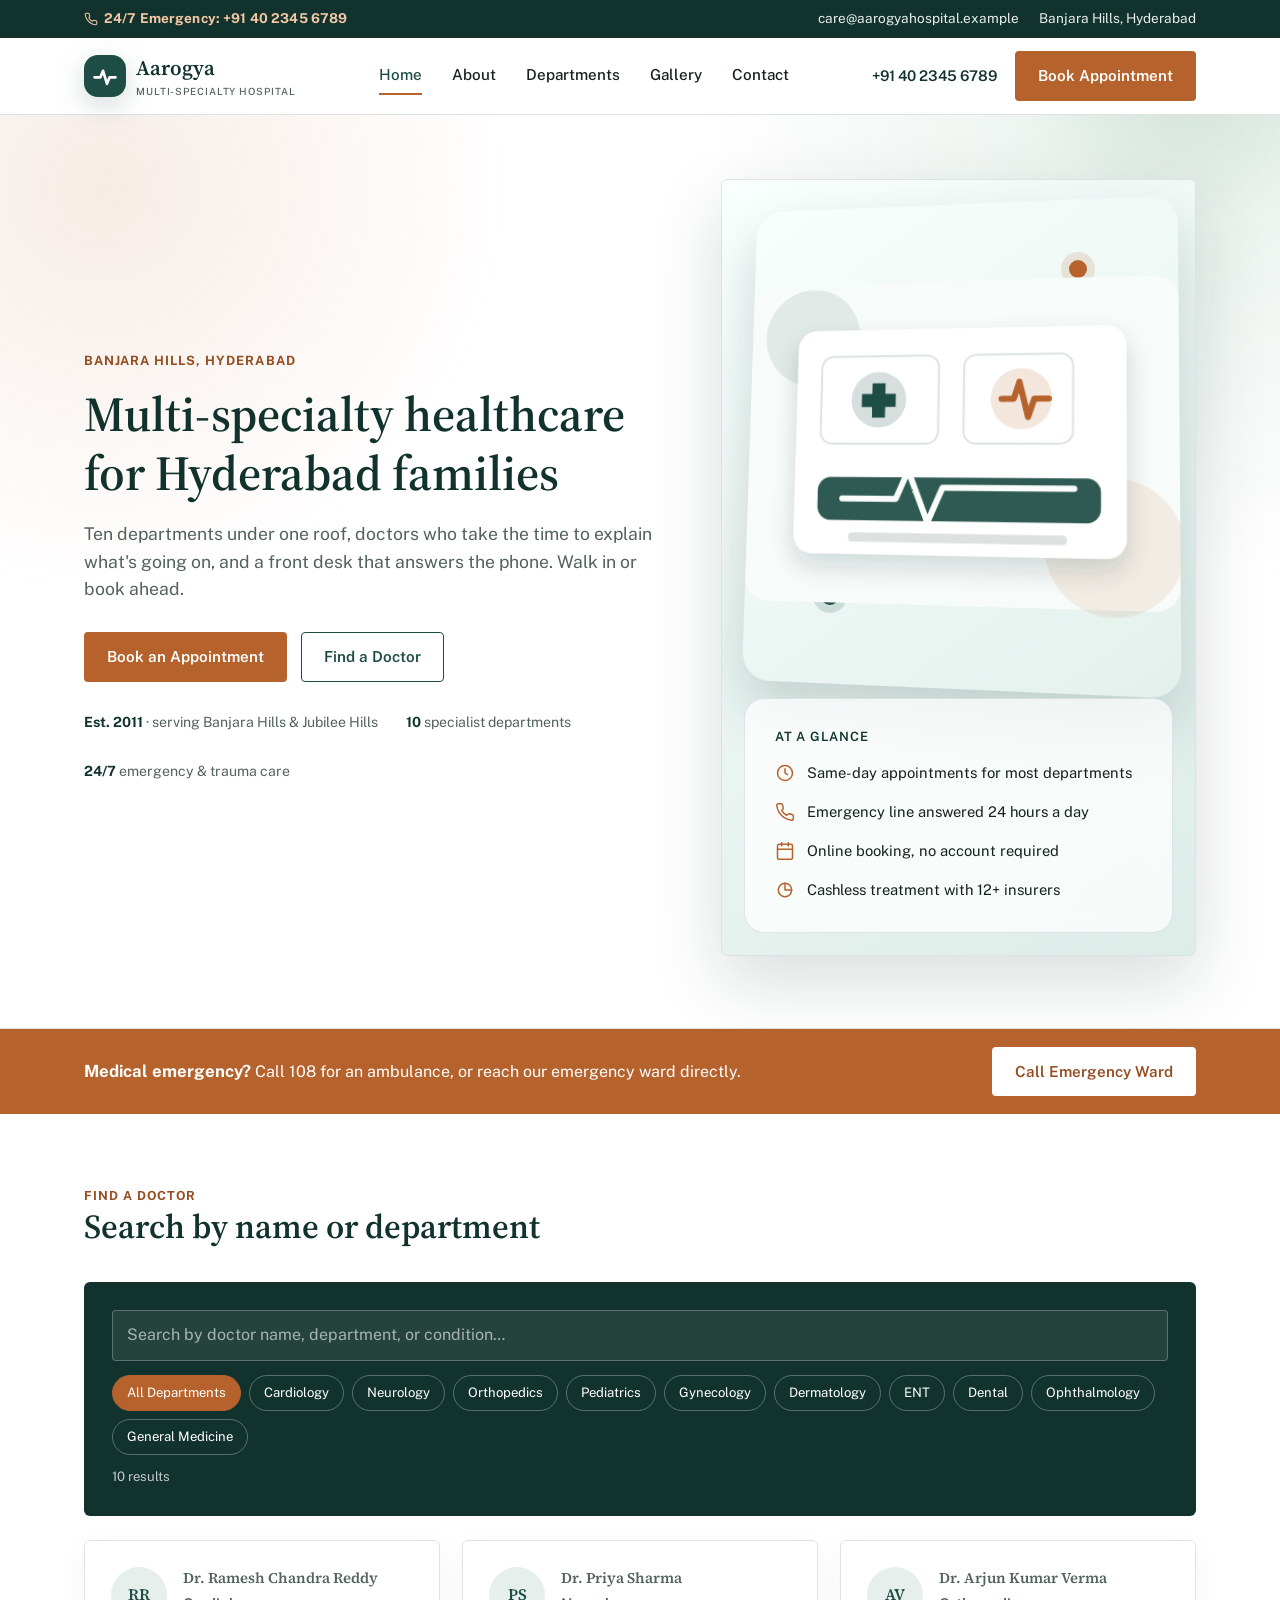
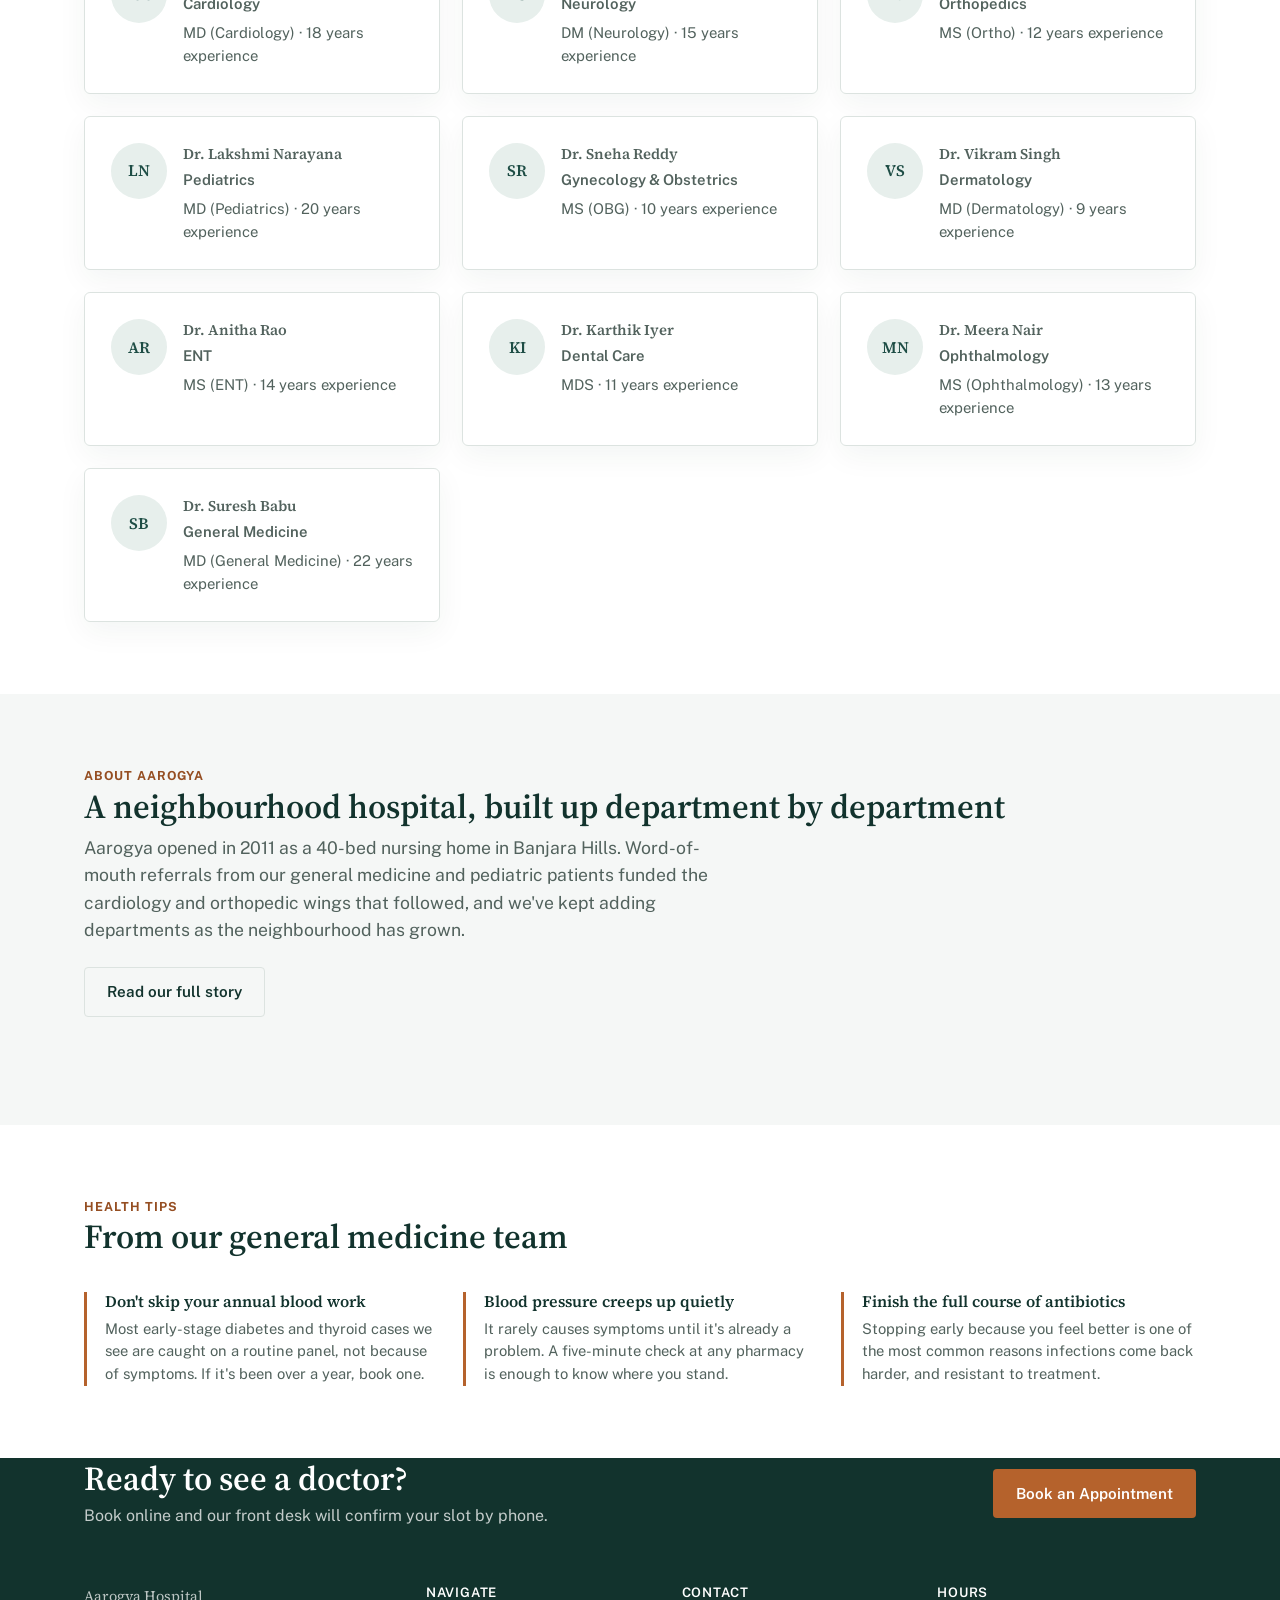
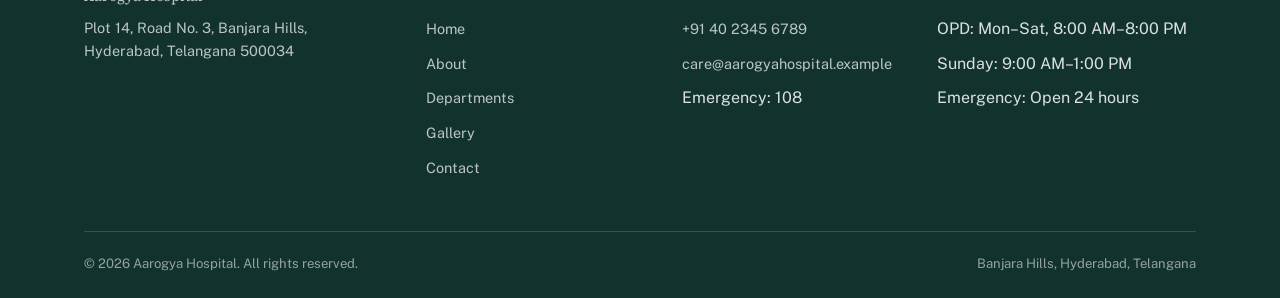
==== commit 297b8c5d: "v-2.3.1" ====
--- a/index.html
+++ b/index.html
@@ -332,5 +332,18 @@
 
 <script src="js/chatbot-config.js"></script>
 <script src="js/script.js"></script>
+<!--Start of Tawk.to Script-->
+<script type="text/javascript">
+var Tawk_API=Tawk_API||{}, Tawk_LoadStart=new Date();
+(function(){
+var s1=document.createElement("script"),s0=document.getElementsByTagName("script")[0];
+s1.async=true;
+s1.src='https://embed.tawk.to/6a4610d5b539ed1d4853c9fc/1jsgr3grh';
+s1.charset='UTF-8';
+s1.setAttribute('crossorigin','*');
+s0.parentNode.insertBefore(s1,s0);
+})();
+</script>
+<!--End of Tawk.to Script-->
 </body>
 </html>
